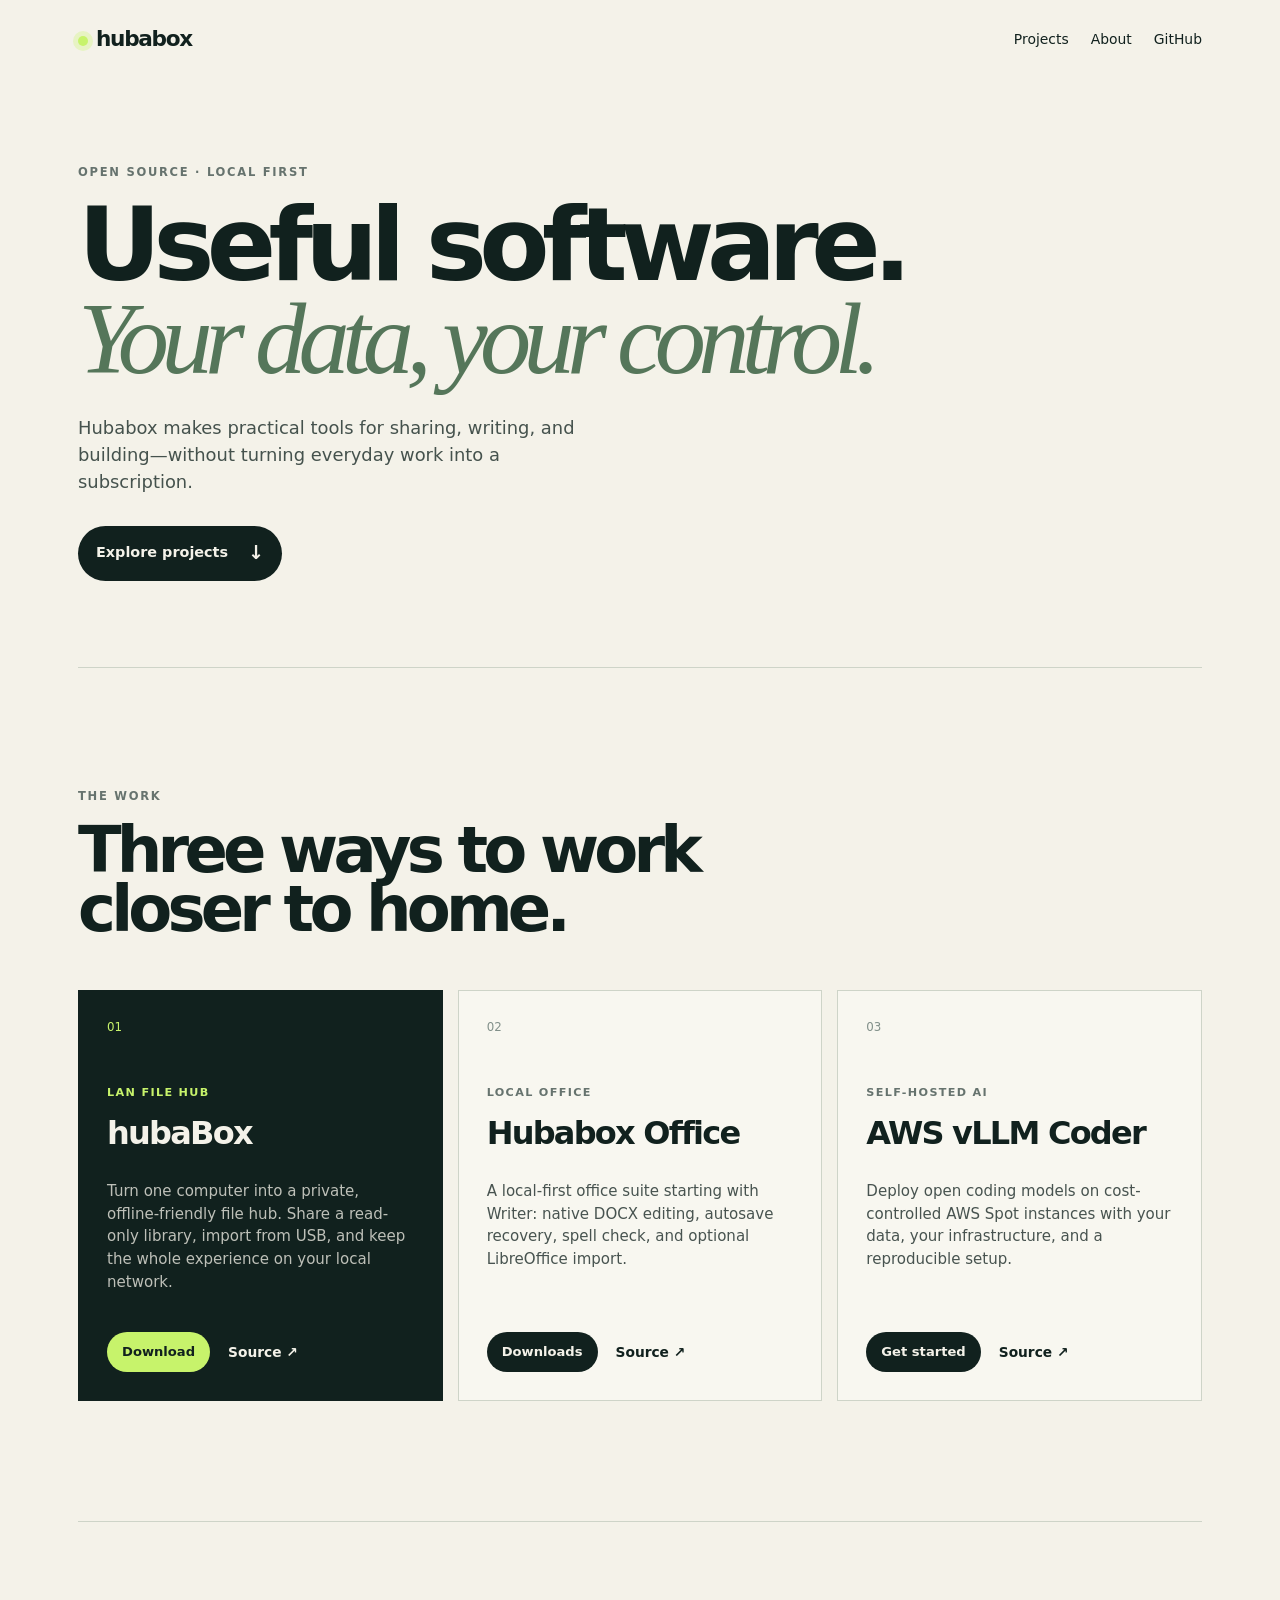
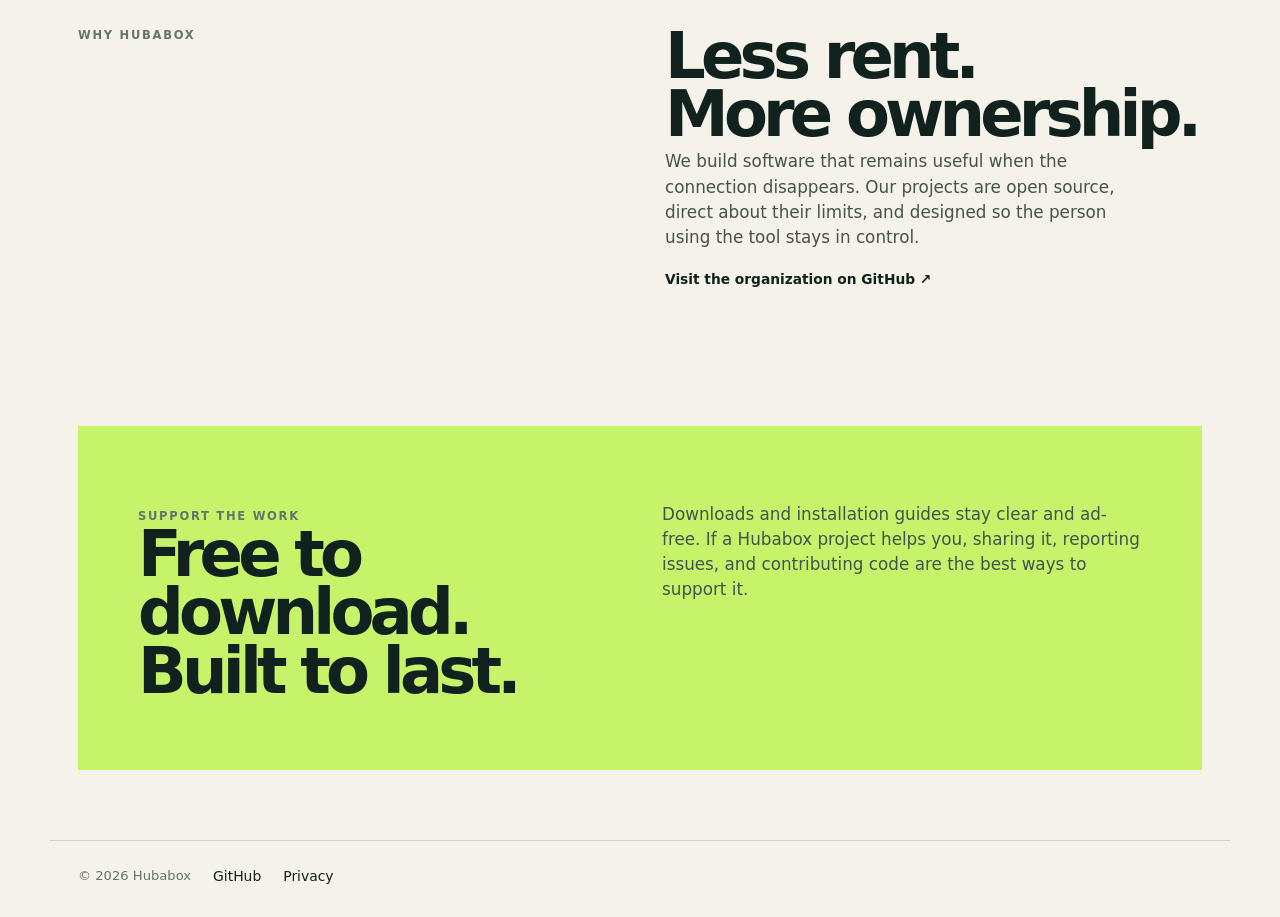
==== index.html @ c998569a "feat: add Hubabox organization website" ====
<!doctype html>
<html lang="en">
<head>
  <meta charset="utf-8">
  <meta name="viewport" content="width=device-width,initial-scale=1">
  <meta name="description" content="Hubabox builds practical, local-first open-source software.">
  <title>Hubabox — software that stays in your hands</title>
  <link rel="stylesheet" href="/style.css">
</head>
<body>
  <header class="site-header">
    <a class="brand" href="/" aria-label="Hubabox home"><span></span>huba<b>box</b></a>
    <nav aria-label="Primary"><a href="#projects">Projects</a><a href="#about">About</a><a href="https://github.com/hubabox">GitHub</a></nav>
  </header>
  <main>
    <section class="hero">
      <p class="eyebrow">OPEN SOURCE · LOCAL FIRST</p>
      <h1>Useful software.<br><em>Your data, your control.</em></h1>
      <p class="hero-copy">Hubabox makes practical tools for sharing, writing, and building—without turning everyday work into a subscription.</p>
      <a class="button" href="#projects">Explore projects <span>↓</span></a>
    </section>

    <section class="projects" id="projects" aria-labelledby="projects-title">
      <div class="section-heading"><p class="eyebrow">THE WORK</p><h2 id="projects-title">Three ways to work closer to home.</h2></div>
      <div class="project-grid">
        <article class="project-card featured">
          <div class="project-mark">01</div>
          <p class="project-type">LAN FILE HUB</p>
          <h3>hubaBox</h3>
          <p>Turn one computer into a private, offline-friendly file hub. Share a read-only library, import from USB, and keep the whole experience on your local network.</p>
          <div class="card-actions"><a class="button small" href="https://github.com/hubabox/hubabox/releases">Download</a><a class="text-link" href="https://github.com/hubabox/hubabox">Source ↗</a></div>
        </article>
        <article class="project-card">
          <div class="project-mark">02</div>
          <p class="project-type">LOCAL OFFICE</p>
          <h3>Hubabox Office</h3>
          <p>A local-first office suite starting with Writer: native DOCX editing, autosave recovery, spell check, and optional LibreOffice import.</p>
          <div class="card-actions"><a class="button small" href="https://github.com/hubabox/hubabox-office/releases">Downloads</a><a class="text-link" href="https://github.com/hubabox/hubabox-office">Source ↗</a></div>
        </article>
        <article class="project-card">
          <div class="project-mark">03</div>
          <p class="project-type">SELF-HOSTED AI</p>
          <h3>AWS vLLM Coder</h3>
          <p>Deploy open coding models on cost-controlled AWS Spot instances with your data, your infrastructure, and a reproducible setup.</p>
          <div class="card-actions"><a class="button small" href="https://github.com/hubabox/aws-vllm-coder">Get started</a><a class="text-link" href="https://github.com/hubabox/aws-vllm-coder">Source ↗</a></div>
        </article>
      </div>
    </section>

    <section class="principles" id="about">
      <p class="eyebrow">WHY HUBABOX</p>
      <div><h2>Less rent.<br>More ownership.</h2><p>We build software that remains useful when the connection disappears. Our projects are open source, direct about their limits, and designed so the person using the tool stays in control.</p><a class="text-link" href="https://github.com/hubabox">Visit the organization on GitHub ↗</a></div>
    </section>

    <section class="support">
      <div><p class="eyebrow">SUPPORT THE WORK</p><h2>Free to download.<br>Built to last.</h2></div>
      <p>Downloads and installation guides stay clear and ad-free. If a Hubabox project helps you, sharing it, reporting issues, and contributing code are the best ways to support it.</p>
    </section>
  </main>
  <footer><span>© <span id="year"></span> Hubabox</span><a href="https://github.com/hubabox">GitHub</a><a href="/privacy.html">Privacy</a></footer>
  <script>document.getElementById('year').textContent = new Date().getFullYear()</script>
</body>
</html>
---- style.css ----
:root{--ink:#11211e;--paper:#f4f2e9;--lime:#c7f36b;--muted:#66736e;--line:#ced4c8}*{box-sizing:border-box}html{scroll-behavior:smooth}body{margin:0;background:var(--paper);color:var(--ink);font-family:Inter,ui-sans-serif,system-ui,-apple-system,"Segoe UI",sans-serif;line-height:1.5}.site-header,main,footer{max-width:1180px;margin:auto;padding-left:28px;padding-right:28px}.site-header{height:78px;display:flex;align-items:center;justify-content:space-between}.brand{font-size:1.35rem;font-weight:700;letter-spacing:-.06em;text-decoration:none;color:var(--ink)}.brand span{width:10px;height:10px;display:inline-block;border-radius:50%;background:var(--lime);margin-right:8px;box-shadow:0 0 0 5px rgba(199,243,107,.3)}.brand b{font-weight:800}nav{display:flex;gap:22px}nav a,footer a{font-size:.87rem;color:var(--ink);text-decoration:none}nav a:hover,.text-link:hover{opacity:.58}.hero{min-height:590px;display:flex;align-items:flex-start;justify-content:center;flex-direction:column;border-bottom:1px solid var(--line)}.eyebrow{font-size:.72rem;font-weight:750;letter-spacing:.15em;color:var(--muted);margin:0 0 16px}.hero h1,.section-heading h2,.principles h2,.support h2{font-size:clamp(3.25rem,8vw,7.6rem);line-height:.91;letter-spacing:-.075em;margin:0;max-width:900px}.hero h1 em{font-family:Georgia,serif;font-weight:400;color:#55765a}.hero-copy{max-width:540px;font-size:1.12rem;color:#45524d;margin:30px 0}.button{display:inline-flex;align-items:center;gap:20px;background:var(--ink);color:var(--paper);padding:13px 18px;border-radius:99px;text-decoration:none;font-size:.9rem;font-weight:700}.button span{font-size:1.2rem}.projects{padding:120px 0}.section-heading h2{font-size:clamp(2.2rem,5vw,4.4rem);max-width:720px}.project-grid{display:grid;grid-template-columns:repeat(3,1fr);gap:15px;margin-top:52px}.project-card{border:1px solid var(--line);padding:28px;min-height:390px;display:flex;flex-direction:column;background:#f8f7f0;transition:transform .2s ease,box-shadow .2s ease}.project-card:hover{transform:translateY(-5px);box-shadow:0 18px 35px rgba(17,33,30,.09)}.project-card.featured{background:var(--ink);color:var(--paper);border-color:var(--ink)}.project-mark{font-size:.74rem;color:#82908a;margin-bottom:48px}.featured .project-mark,.featured .project-type{color:var(--lime)}.project-type{font-size:.7rem;letter-spacing:.12em;font-weight:750;color:var(--muted);margin:0}.project-card h3{font-size:2rem;letter-spacing:-.055em;margin:8px 0}.project-card p:not(.project-type){color:inherit;opacity:.76;font-size:.94rem}.card-actions{display:flex;align-items:center;gap:18px;margin-top:auto;padding-top:24px}.button.small{padding:10px 15px;font-size:.82rem}.featured .button{background:var(--lime);color:var(--ink)}.text-link{font-weight:700;color:inherit;font-size:.86rem;text-decoration:none}.principles{display:grid;grid-template-columns:1fr 1fr;gap:50px;padding:105px 0;border-top:1px solid var(--line)}.principles h2,.support h2{font-size:clamp(2.6rem,5vw,5rem)}.principles p:not(.eyebrow),.support p:not(.eyebrow){font-size:1.05rem;color:#45524d;max-width:480px;margin-top:6px}.support{display:flex;justify-content:space-between;gap:60px;background:var(--lime);padding:70px 60px;margin:30px 0 70px}.support p{margin:12px 0 0}footer{border-top:1px solid var(--line);padding-top:25px;padding-bottom:30px;display:flex;gap:22px;color:var(--muted);font-size:.82rem}@media(max-width:760px){.site-header,main,footer{padding-left:20px;padding-right:20px}.site-header{height:65px}nav{gap:14px}.hero{min-height:480px}.project-grid,.principles{grid-template-columns:1fr}.project-card{min-height:330px}.principles{gap:22px;padding:75px 0}.support{padding:40px 26px;margin-left:-20px;margin-right:-20px;display:block}footer{flex-wrap:wrap}}
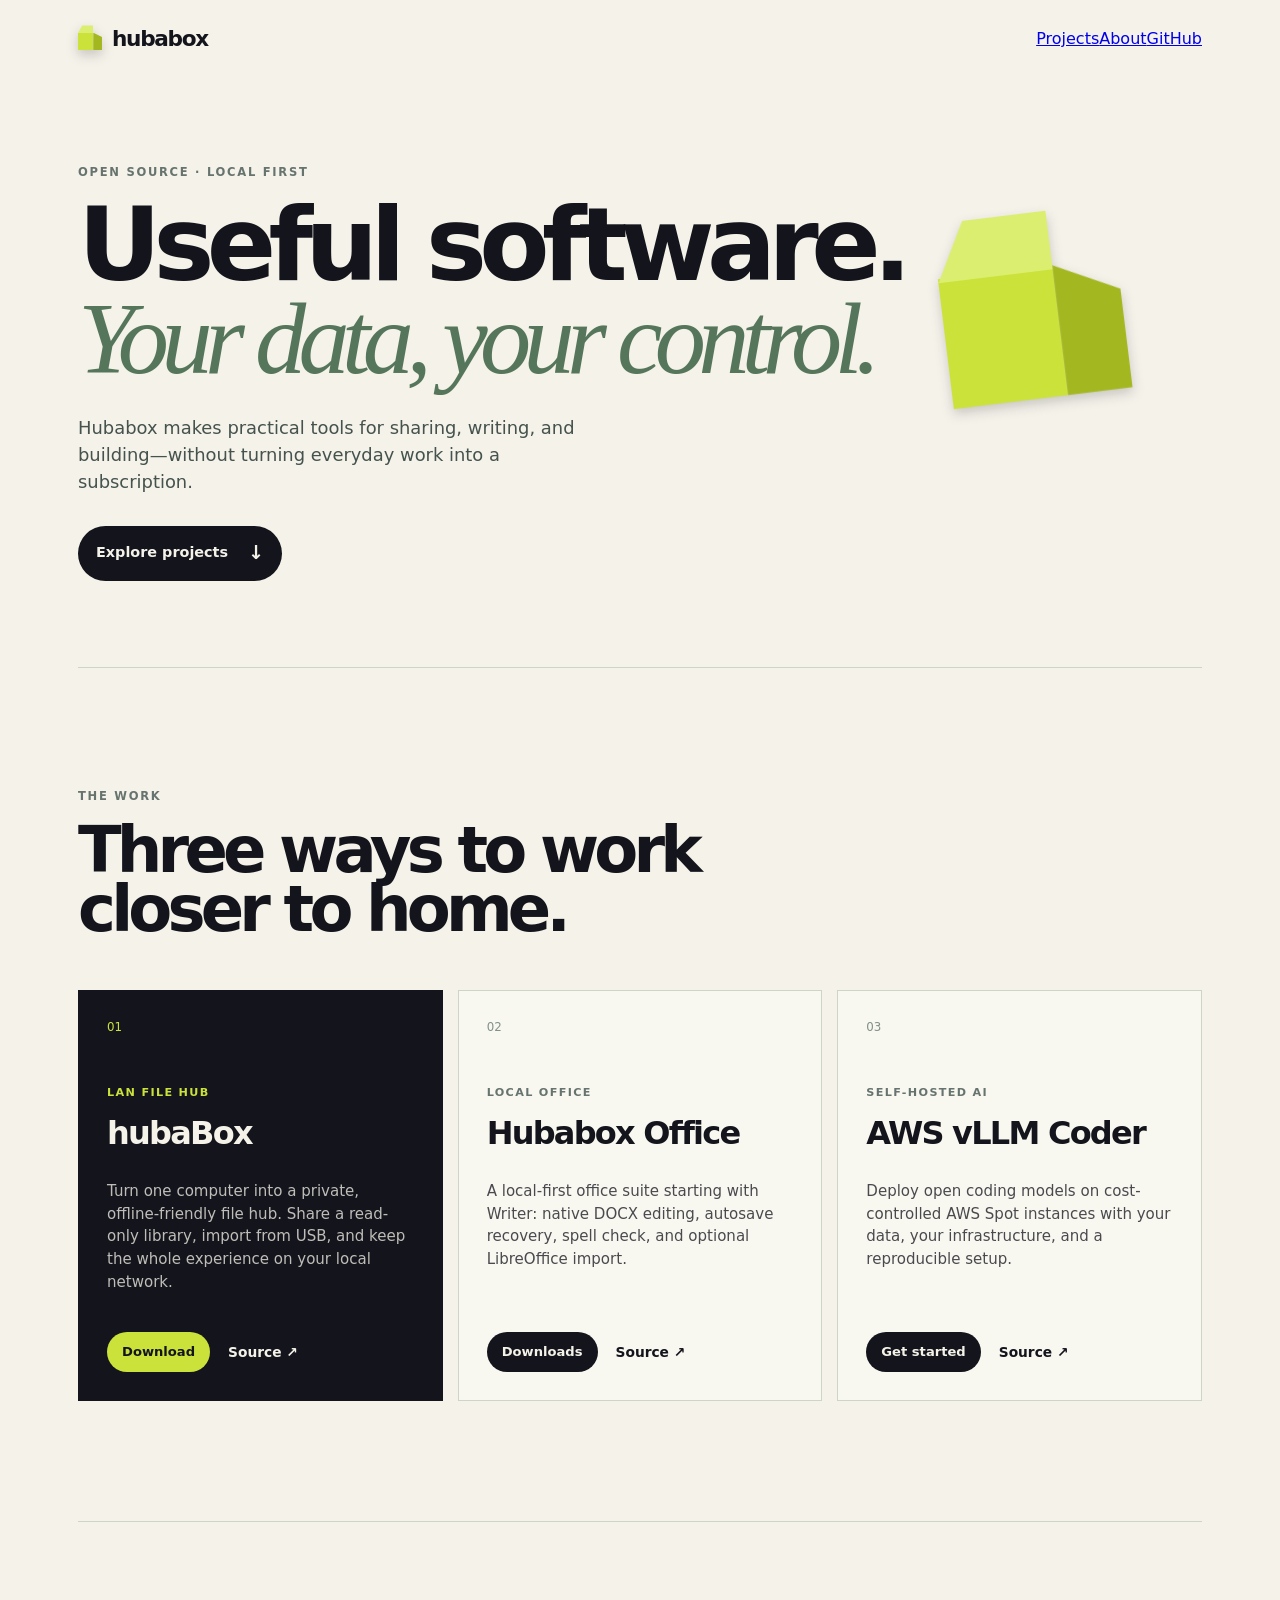
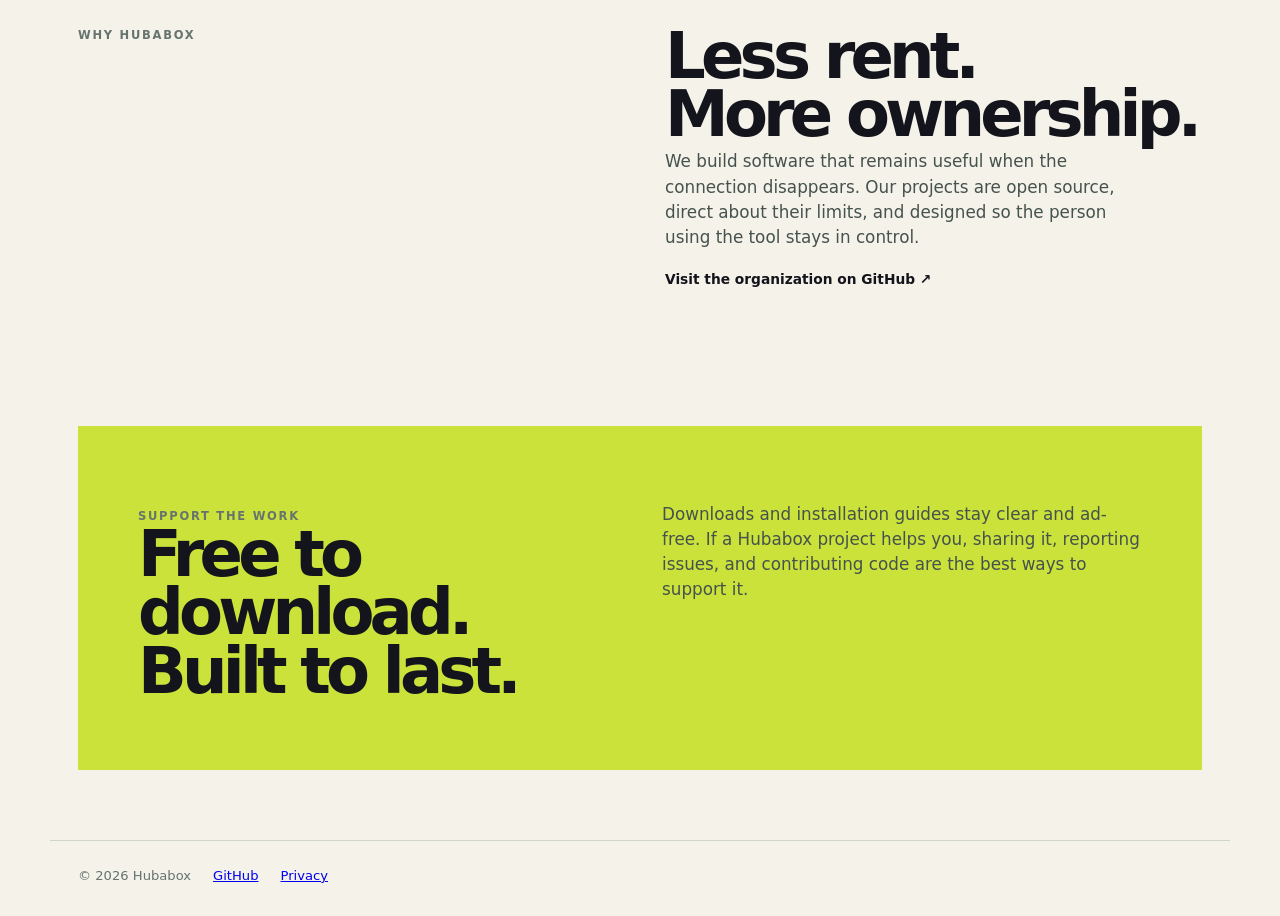
==== commit f0a64337: "feat: introduce Hubabox cube brand mark" ====
--- a/index.html
+++ b/index.html
@@ -9,11 +9,12 @@
 </head>
 <body>
   <header class="site-header">
-    <a class="brand" href="/" aria-label="Hubabox home"><span></span>huba<b>box</b></a>
+    <a class="brand" href="/" aria-label="Hubabox home"><span class="cube-mark brand-cube" aria-hidden="true"><i></i><i></i><i></i></span>huba<b>box</b></a>
     <nav aria-label="Primary"><a href="#projects">Projects</a><a href="#about">About</a><a href="https://github.com/hubabox">GitHub</a></nav>
   </header>
   <main>
     <section class="hero">
+      <div class="cube-mark hero-cube" aria-hidden="true"><i></i><i></i><i></i></div>
       <p class="eyebrow">OPEN SOURCE · LOCAL FIRST</p>
       <h1>Useful software.<br><em>Your data, your control.</em></h1>
       <p class="hero-copy">Hubabox makes practical tools for sharing, writing, and building—without turning everyday work into a subscription.</p>
--- a/style.css
+++ b/style.css
@@ -1 +1 @@
-:root{--ink:#11211e;--paper:#f4f2e9;--lime:#c7f36b;--muted:#66736e;--line:#ced4c8}*{box-sizing:border-box}html{scroll-behavior:smooth}body{margin:0;background:var(--paper);color:var(--ink);font-family:Inter,ui-sans-serif,system-ui,-apple-system,"Segoe UI",sans-serif;line-height:1.5}.site-header,main,footer{max-width:1180px;margin:auto;padding-left:28px;padding-right:28px}.site-header{height:78px;display:flex;align-items:center;justify-content:space-between}.brand{font-size:1.35rem;font-weight:700;letter-spacing:-.06em;text-decoration:none;color:var(--ink)}.brand span{width:10px;height:10px;display:inline-block;border-radius:50%;background:var(--lime);margin-right:8px;box-shadow:0 0 0 5px rgba(199,243,107,.3)}.brand b{font-weight:800}nav{display:flex;gap:22px}nav a,footer a{font-size:.87rem;color:var(--ink);text-decoration:none}nav a:hover,.text-link:hover{opacity:.58}.hero{min-height:590px;display:flex;align-items:flex-start;justify-content:center;flex-direction:column;border-bottom:1px solid var(--line)}.eyebrow{font-size:.72rem;font-weight:750;letter-spacing:.15em;color:var(--muted);margin:0 0 16px}.hero h1,.section-heading h2,.principles h2,.support h2{font-size:clamp(3.25rem,8vw,7.6rem);line-height:.91;letter-spacing:-.075em;margin:0;max-width:900px}.hero h1 em{font-family:Georgia,serif;font-weight:400;color:#55765a}.hero-copy{max-width:540px;font-size:1.12rem;color:#45524d;margin:30px 0}.button{display:inline-flex;align-items:center;gap:20px;background:var(--ink);color:var(--paper);padding:13px 18px;border-radius:99px;text-decoration:none;font-size:.9rem;font-weight:700}.button span{font-size:1.2rem}.projects{padding:120px 0}.section-heading h2{font-size:clamp(2.2rem,5vw,4.4rem);max-width:720px}.project-grid{display:grid;grid-template-columns:repeat(3,1fr);gap:15px;margin-top:52px}.project-card{border:1px solid var(--line);padding:28px;min-height:390px;display:flex;flex-direction:column;background:#f8f7f0;transition:transform .2s ease,box-shadow .2s ease}.project-card:hover{transform:translateY(-5px);box-shadow:0 18px 35px rgba(17,33,30,.09)}.project-card.featured{background:var(--ink);color:var(--paper);border-color:var(--ink)}.project-mark{font-size:.74rem;color:#82908a;margin-bottom:48px}.featured .project-mark,.featured .project-type{color:var(--lime)}.project-type{font-size:.7rem;letter-spacing:.12em;font-weight:750;color:var(--muted);margin:0}.project-card h3{font-size:2rem;letter-spacing:-.055em;margin:8px 0}.project-card p:not(.project-type){color:inherit;opacity:.76;font-size:.94rem}.card-actions{display:flex;align-items:center;gap:18px;margin-top:auto;padding-top:24px}.button.small{padding:10px 15px;font-size:.82rem}.featured .button{background:var(--lime);color:var(--ink)}.text-link{font-weight:700;color:inherit;font-size:.86rem;text-decoration:none}.principles{display:grid;grid-template-columns:1fr 1fr;gap:50px;padding:105px 0;border-top:1px solid var(--line)}.principles h2,.support h2{font-size:clamp(2.6rem,5vw,5rem)}.principles p:not(.eyebrow),.support p:not(.eyebrow){font-size:1.05rem;color:#45524d;max-width:480px;margin-top:6px}.support{display:flex;justify-content:space-between;gap:60px;background:var(--lime);padding:70px 60px;margin:30px 0 70px}.support p{margin:12px 0 0}footer{border-top:1px solid var(--line);padding-top:25px;padding-bottom:30px;display:flex;gap:22px;color:var(--muted);font-size:.82rem}@media(max-width:760px){.site-header,main,footer{padding-left:20px;padding-right:20px}.site-header{height:65px}nav{gap:14px}.hero{min-height:480px}.project-grid,.principles{grid-template-columns:1fr}.project-card{min-height:330px}.principles{gap:22px;padding:75px 0}.support{padding:40px 26px;margin-left:-20px;margin-right:-20px;display:block}footer{flex-wrap:wrap}}
+:root{--ink:#14151c;--paper:#f4f2e9;--lime:#cbe23a;--lime-top:#dcee6f;--lime-side:#a3b820;--muted:#66736e;--line:#ced4c8}*{box-sizing:border-box}html{scroll-behavior:smooth}body{margin:0;background:var(--paper);color:var(--ink);font-family:Inter,ui-sans-serif,system-ui,-apple-system,"Segoe UI",sans-serif;line-height:1.5}.site-header,main,footer{max-width:1180px;margin:auto;padding-left:28px;padding-right:28px}.site-header{height:78px;display:flex;align-items:center;justify-content:space-between}.brand{display:inline-flex;align-items:center;font-size:1.35rem;font-weight:700;letter-spacing:-.06em;text-decoration:none;color:var(--ink)}.brand b{font-weight:800}.cube-mark{position:relative;display:inline-block;flex:none;filter:drop-shadow(0 5px 6px rgba(20,21,28,.2));transition:transform .45s cubic-bezier(.22,.8,.25,1),filter .45s ease}.cube-mark i{position:absolute;display:block}.cube-mark i:nth-child(1){left:0;top:27%;width:64%;height:64%;background:var(--lime);clip-path:polygon(0 0,100% 0,100% 100%,0 100%)}.cube-mark i:nth-child(2){left:0;top:0;width:64%;height:29%;background:var(--lime-top);clip-path:polygon(0 100%,27% 0,100% 0,100% 100%)}.cube-mark i:nth-child(3){left:64%;top:27%;width:36%;height:64%;background:var(--lime-side);clip-path:polygon(0 0,100% 24%,100% 100%,0 100%)}.brand-cube{width:24px;height:27px;margin-right:10px}.hero{position:relative;min-height:590px;display:flex;align-items:flex-start;justify-content:center;flex-direction:column;border-bottom:1px solid var(--line);overflow:hidden}.hero-cube{position:absolute;right:7%;top:23%;width:clamp(105px,15vw,180px);height:clamp(118px,17vw,204px);transform:rotate(-7deg)}.hero:hover .hero-cube{transform:translateY(-8px) rotate(5deg)}.eyebrow{font-size:.72rem;font-weight:750;letter-spacing:.15em;color:var(--muted);margin:0 0 16px}.hero h1,.section-heading h2,.principles h2,.support h2{font-size:clamp(3.25rem,8vw,7.6rem);line-height:.91;letter-spacing:-.075em;margin:0;max-width:900px}.hero h1 em{font-family:Georgia,serif;font-weight:400;color:#55765a}.hero-copy{max-width:540px;font-size:1.12rem;color:#45524d;margin:30px 0}.button{display:inline-flex;align-items:center;gap:20px;background:var(--ink);color:var(--paper);padding:13px 18px;border-radius:99px;text-decoration:none;font-size:.9rem;font-weight:700}.button span{font-size:1.2rem}.projects{padding:120px 0}.section-heading h2{font-size:clamp(2.2rem,5vw,4.4rem);max-width:720px}.project-grid{display:grid;grid-template-columns:repeat(3,1fr);gap:15px;margin-top:52px}.project-card{border:1px solid var(--line);padding:28px;min-height:390px;display:flex;flex-direction:column;background:#f8f7f0;transition:transform .2s ease,box-shadow .2s ease}.project-card:hover{transform:translateY(-5px);box-shadow:0 18px 35px rgba(17,33,30,.09)}.project-card.featured{background:var(--ink);color:var(--paper);border-color:var(--ink)}.project-mark{font-size:.74rem;color:#82908a;margin-bottom:48px}.featured .project-mark,.featured .project-type{color:var(--lime)}.project-type{font-size:.7rem;letter-spacing:.12em;font-weight:750;color:var(--muted);margin:0}.project-card h3{font-size:2rem;letter-spacing:-.055em;margin:8px 0}.project-card p:not(.project-type){color:inherit;opacity:.76;font-size:.94rem}.card-actions{display:flex;align-items:center;gap:18px;margin-top:auto;padding-top:24px}.button.small{padding:10px 15px;font-size:.82rem}.featured .button{background:var(--lime);color:var(--ink)}.text-link{font-weight:700;color:inherit;font-size:.86rem;text-decoration:none}.principles{display:grid;grid-template-columns:1fr 1fr;gap:50px;padding:105px 0;border-top:1px solid var(--line)}.principles h2,.support h2{font-size:clamp(2.6rem,5vw,5rem)}.principles p:not(.eyebrow),.support p:not(.eyebrow){font-size:1.05rem;color:#45524d;max-width:480px;margin-top:6px}.support{display:flex;justify-content:space-between;gap:60px;background:var(--lime);padding:70px 60px;margin:30px 0 70px}.support p{margin:12px 0 0}footer{border-top:1px solid var(--line);padding-top:25px;padding-bottom:30px;display:flex;gap:22px;color:var(--muted);font-size:.82rem}@media(hover:hover) and (prefers-reduced-motion:no-preference){.brand:hover .brand-cube{transform:translateY(-2px) rotate(-8deg);filter:drop-shadow(0 8px 8px rgba(20,21,28,.28))}}@media(max-width:760px){.site-header,main,footer{padding-left:20px;padding-right:20px}.site-header{height:65px}nav{gap:14px}.hero{min-height:480px}.hero-cube{right:-18px;top:9%;opacity:.34}.project-grid,.principles{grid-template-columns:1fr}.project-card{min-height:330px}.principles{gap:22px;padding:75px 0}.support{padding:40px 26px;margin-left:-20px;margin-right:-20px;display:block}footer{flex-wrap:wrap}}@media(prefers-reduced-motion:reduce){.cube-mark,.project-card{transition:none}.hero:hover .hero-cube{transform:rotate(-7deg)}}
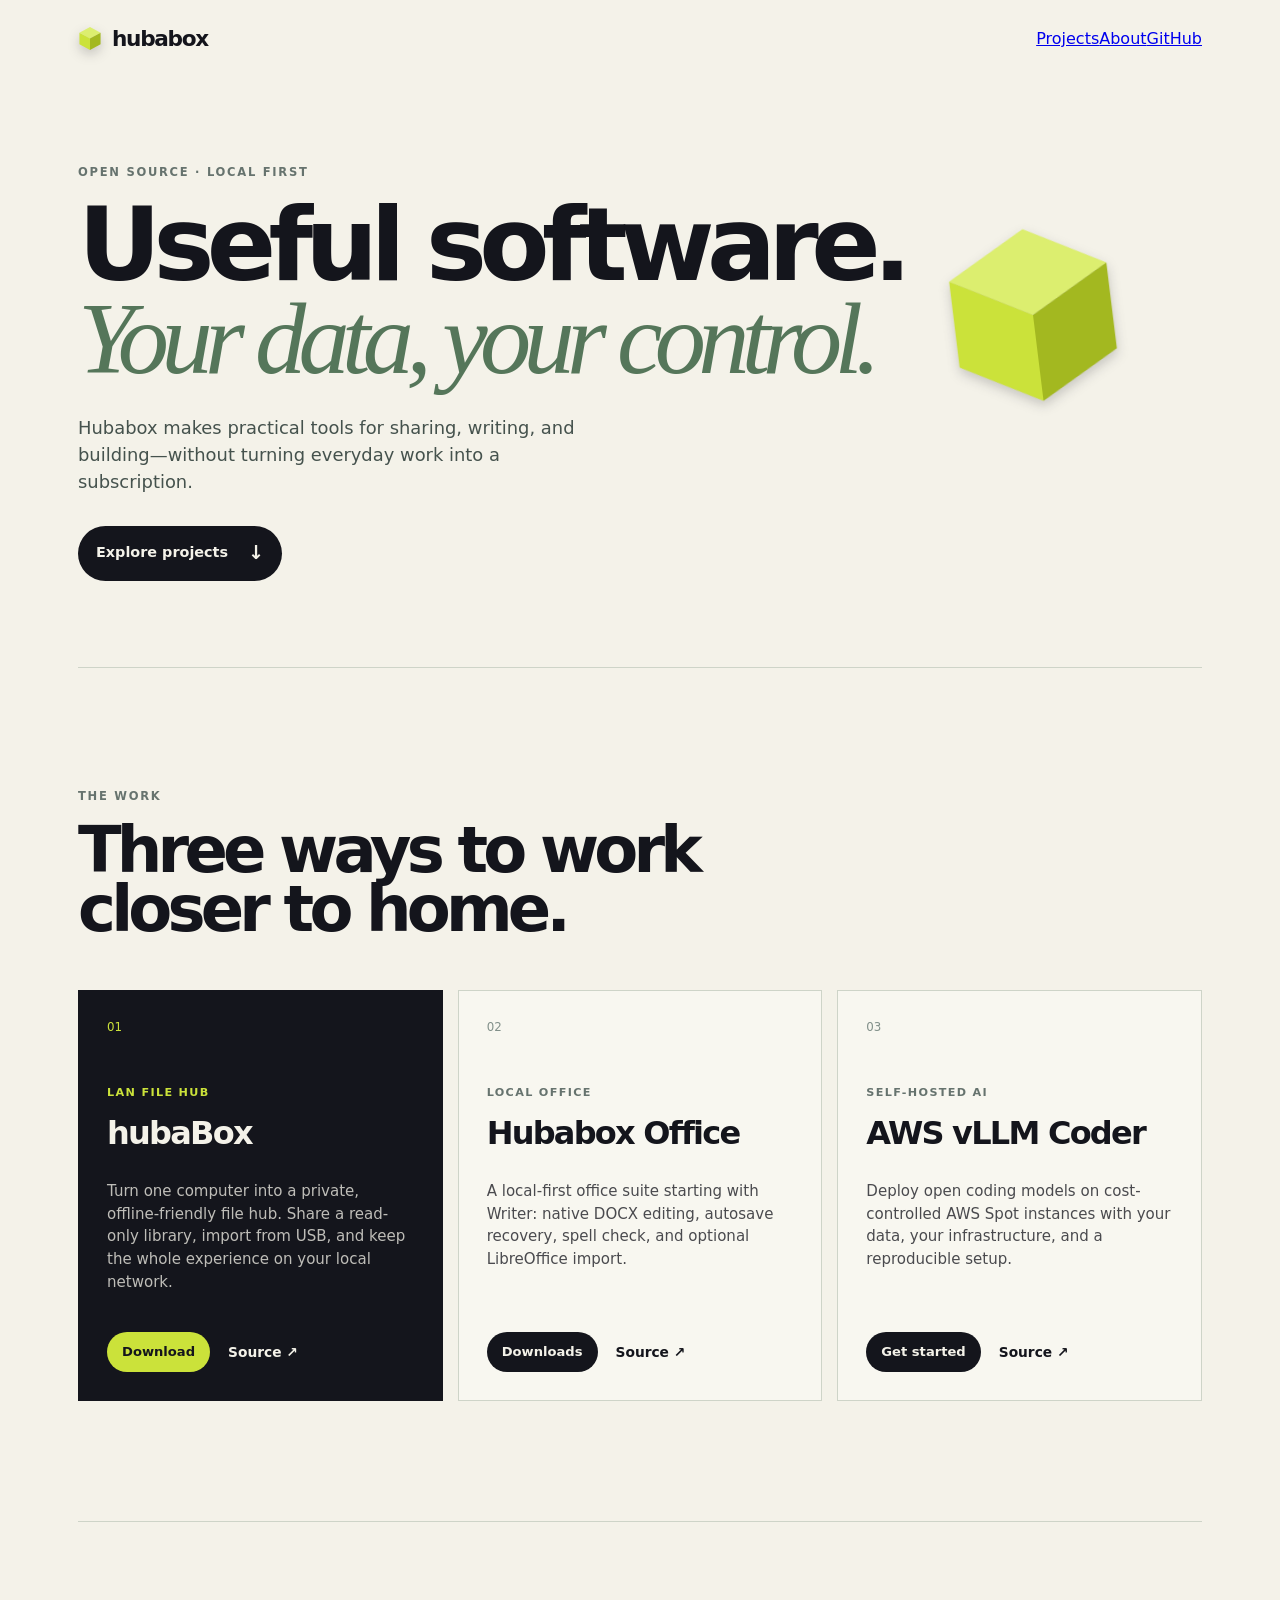
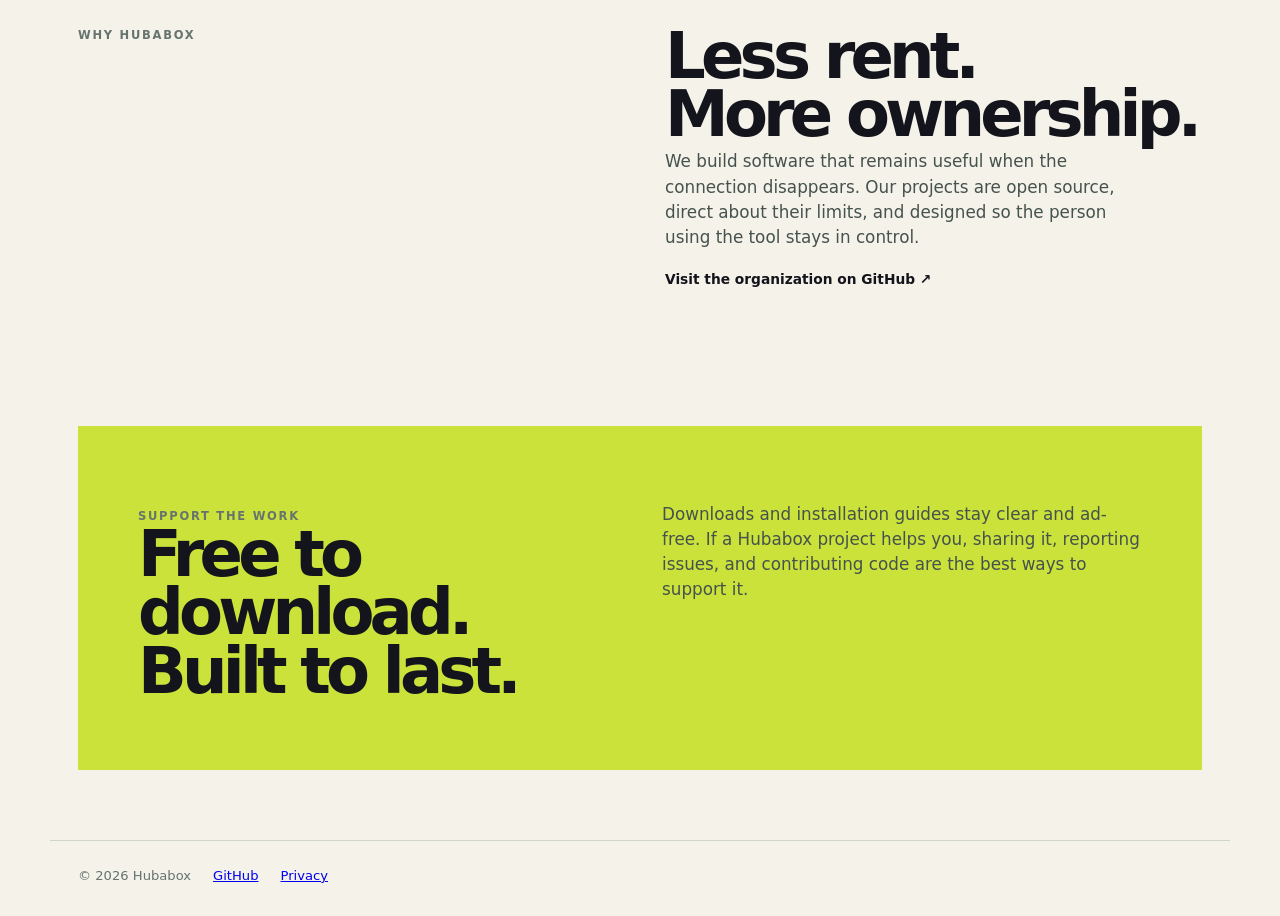
==== commit cb2f2d97: "fix: use a true isometric cube mark" ====
--- a/index.html
+++ b/index.html
@@ -9,12 +9,12 @@
 </head>
 <body>
   <header class="site-header">
-    <a class="brand" href="/" aria-label="Hubabox home"><span class="cube-mark brand-cube" aria-hidden="true"><i></i><i></i><i></i></span>huba<b>box</b></a>
+    <a class="brand" href="/" aria-label="Hubabox home"><svg class="cube-mark brand-cube" viewBox="0 0 100 104" aria-hidden="true" focusable="false"><path class="cube-top" d="M50 4 94 28 50 52 6 28Z"/><path class="cube-left" d="M6 28 50 52v48L6 76Z"/><path class="cube-right" d="m50 52 44-24v48l-44 24Z"/></svg>huba<b>box</b></a>
     <nav aria-label="Primary"><a href="#projects">Projects</a><a href="#about">About</a><a href="https://github.com/hubabox">GitHub</a></nav>
   </header>
   <main>
     <section class="hero">
-      <div class="cube-mark hero-cube" aria-hidden="true"><i></i><i></i><i></i></div>
+      <svg class="cube-mark hero-cube" viewBox="0 0 100 104" aria-hidden="true" focusable="false"><path class="cube-top" d="M50 4 94 28 50 52 6 28Z"/><path class="cube-left" d="M6 28 50 52v48L6 76Z"/><path class="cube-right" d="m50 52 44-24v48l-44 24Z"/></svg>
       <p class="eyebrow">OPEN SOURCE · LOCAL FIRST</p>
       <h1>Useful software.<br><em>Your data, your control.</em></h1>
       <p class="hero-copy">Hubabox makes practical tools for sharing, writing, and building—without turning everyday work into a subscription.</p>
--- a/style.css
+++ b/style.css
@@ -1 +1 @@
-:root{--ink:#14151c;--paper:#f4f2e9;--lime:#cbe23a;--lime-top:#dcee6f;--lime-side:#a3b820;--muted:#66736e;--line:#ced4c8}*{box-sizing:border-box}html{scroll-behavior:smooth}body{margin:0;background:var(--paper);color:var(--ink);font-family:Inter,ui-sans-serif,system-ui,-apple-system,"Segoe UI",sans-serif;line-height:1.5}.site-header,main,footer{max-width:1180px;margin:auto;padding-left:28px;padding-right:28px}.site-header{height:78px;display:flex;align-items:center;justify-content:space-between}.brand{display:inline-flex;align-items:center;font-size:1.35rem;font-weight:700;letter-spacing:-.06em;text-decoration:none;color:var(--ink)}.brand b{font-weight:800}.cube-mark{position:relative;display:inline-block;flex:none;filter:drop-shadow(0 5px 6px rgba(20,21,28,.2));transition:transform .45s cubic-bezier(.22,.8,.25,1),filter .45s ease}.cube-mark i{position:absolute;display:block}.cube-mark i:nth-child(1){left:0;top:27%;width:64%;height:64%;background:var(--lime);clip-path:polygon(0 0,100% 0,100% 100%,0 100%)}.cube-mark i:nth-child(2){left:0;top:0;width:64%;height:29%;background:var(--lime-top);clip-path:polygon(0 100%,27% 0,100% 0,100% 100%)}.cube-mark i:nth-child(3){left:64%;top:27%;width:36%;height:64%;background:var(--lime-side);clip-path:polygon(0 0,100% 24%,100% 100%,0 100%)}.brand-cube{width:24px;height:27px;margin-right:10px}.hero{position:relative;min-height:590px;display:flex;align-items:flex-start;justify-content:center;flex-direction:column;border-bottom:1px solid var(--line);overflow:hidden}.hero-cube{position:absolute;right:7%;top:23%;width:clamp(105px,15vw,180px);height:clamp(118px,17vw,204px);transform:rotate(-7deg)}.hero:hover .hero-cube{transform:translateY(-8px) rotate(5deg)}.eyebrow{font-size:.72rem;font-weight:750;letter-spacing:.15em;color:var(--muted);margin:0 0 16px}.hero h1,.section-heading h2,.principles h2,.support h2{font-size:clamp(3.25rem,8vw,7.6rem);line-height:.91;letter-spacing:-.075em;margin:0;max-width:900px}.hero h1 em{font-family:Georgia,serif;font-weight:400;color:#55765a}.hero-copy{max-width:540px;font-size:1.12rem;color:#45524d;margin:30px 0}.button{display:inline-flex;align-items:center;gap:20px;background:var(--ink);color:var(--paper);padding:13px 18px;border-radius:99px;text-decoration:none;font-size:.9rem;font-weight:700}.button span{font-size:1.2rem}.projects{padding:120px 0}.section-heading h2{font-size:clamp(2.2rem,5vw,4.4rem);max-width:720px}.project-grid{display:grid;grid-template-columns:repeat(3,1fr);gap:15px;margin-top:52px}.project-card{border:1px solid var(--line);padding:28px;min-height:390px;display:flex;flex-direction:column;background:#f8f7f0;transition:transform .2s ease,box-shadow .2s ease}.project-card:hover{transform:translateY(-5px);box-shadow:0 18px 35px rgba(17,33,30,.09)}.project-card.featured{background:var(--ink);color:var(--paper);border-color:var(--ink)}.project-mark{font-size:.74rem;color:#82908a;margin-bottom:48px}.featured .project-mark,.featured .project-type{color:var(--lime)}.project-type{font-size:.7rem;letter-spacing:.12em;font-weight:750;color:var(--muted);margin:0}.project-card h3{font-size:2rem;letter-spacing:-.055em;margin:8px 0}.project-card p:not(.project-type){color:inherit;opacity:.76;font-size:.94rem}.card-actions{display:flex;align-items:center;gap:18px;margin-top:auto;padding-top:24px}.button.small{padding:10px 15px;font-size:.82rem}.featured .button{background:var(--lime);color:var(--ink)}.text-link{font-weight:700;color:inherit;font-size:.86rem;text-decoration:none}.principles{display:grid;grid-template-columns:1fr 1fr;gap:50px;padding:105px 0;border-top:1px solid var(--line)}.principles h2,.support h2{font-size:clamp(2.6rem,5vw,5rem)}.principles p:not(.eyebrow),.support p:not(.eyebrow){font-size:1.05rem;color:#45524d;max-width:480px;margin-top:6px}.support{display:flex;justify-content:space-between;gap:60px;background:var(--lime);padding:70px 60px;margin:30px 0 70px}.support p{margin:12px 0 0}footer{border-top:1px solid var(--line);padding-top:25px;padding-bottom:30px;display:flex;gap:22px;color:var(--muted);font-size:.82rem}@media(hover:hover) and (prefers-reduced-motion:no-preference){.brand:hover .brand-cube{transform:translateY(-2px) rotate(-8deg);filter:drop-shadow(0 8px 8px rgba(20,21,28,.28))}}@media(max-width:760px){.site-header,main,footer{padding-left:20px;padding-right:20px}.site-header{height:65px}nav{gap:14px}.hero{min-height:480px}.hero-cube{right:-18px;top:9%;opacity:.34}.project-grid,.principles{grid-template-columns:1fr}.project-card{min-height:330px}.principles{gap:22px;padding:75px 0}.support{padding:40px 26px;margin-left:-20px;margin-right:-20px;display:block}footer{flex-wrap:wrap}}@media(prefers-reduced-motion:reduce){.cube-mark,.project-card{transition:none}.hero:hover .hero-cube{transform:rotate(-7deg)}}
+:root{--ink:#14151c;--paper:#f4f2e9;--lime:#cbe23a;--lime-top:#dcee6f;--lime-side:#a3b820;--muted:#66736e;--line:#ced4c8}*{box-sizing:border-box}html{scroll-behavior:smooth}body{margin:0;background:var(--paper);color:var(--ink);font-family:Inter,ui-sans-serif,system-ui,-apple-system,"Segoe UI",sans-serif;line-height:1.5}.site-header,main,footer{max-width:1180px;margin:auto;padding-left:28px;padding-right:28px}.site-header{height:78px;display:flex;align-items:center;justify-content:space-between}.brand{display:inline-flex;align-items:center;font-size:1.35rem;font-weight:700;letter-spacing:-.06em;text-decoration:none;color:var(--ink)}.brand b{font-weight:800}.cube-mark{display:inline-block;flex:none;filter:drop-shadow(0 5px 6px rgba(20,21,28,.2));transition:transform .45s cubic-bezier(.22,.8,.25,1),filter .45s ease}.cube-top{fill:var(--lime-top)}.cube-left{fill:var(--lime)}.cube-right{fill:var(--lime-side)}.brand-cube{width:24px;height:27px;margin-right:10px}.hero{position:relative;min-height:590px;display:flex;align-items:flex-start;justify-content:center;flex-direction:column;border-bottom:1px solid var(--line);overflow:hidden}.hero-cube{position:absolute;right:7%;top:23%;width:clamp(105px,15vw,180px);height:clamp(118px,17vw,204px);transform:rotate(-7deg)}.hero:hover .hero-cube{transform:translateY(-8px) rotate(5deg)}.eyebrow{font-size:.72rem;font-weight:750;letter-spacing:.15em;color:var(--muted);margin:0 0 16px}.hero h1,.section-heading h2,.principles h2,.support h2{font-size:clamp(3.25rem,8vw,7.6rem);line-height:.91;letter-spacing:-.075em;margin:0;max-width:900px}.hero h1 em{font-family:Georgia,serif;font-weight:400;color:#55765a}.hero-copy{max-width:540px;font-size:1.12rem;color:#45524d;margin:30px 0}.button{display:inline-flex;align-items:center;gap:20px;background:var(--ink);color:var(--paper);padding:13px 18px;border-radius:99px;text-decoration:none;font-size:.9rem;font-weight:700}.button span{font-size:1.2rem}.projects{padding:120px 0}.section-heading h2{font-size:clamp(2.2rem,5vw,4.4rem);max-width:720px}.project-grid{display:grid;grid-template-columns:repeat(3,1fr);gap:15px;margin-top:52px}.project-card{border:1px solid var(--line);padding:28px;min-height:390px;display:flex;flex-direction:column;background:#f8f7f0;transition:transform .2s ease,box-shadow .2s ease}.project-card:hover{transform:translateY(-5px);box-shadow:0 18px 35px rgba(17,33,30,.09)}.project-card.featured{background:var(--ink);color:var(--paper);border-color:var(--ink)}.project-mark{font-size:.74rem;color:#82908a;margin-bottom:48px}.featured .project-mark,.featured .project-type{color:var(--lime)}.project-type{font-size:.7rem;letter-spacing:.12em;font-weight:750;color:var(--muted);margin:0}.project-card h3{font-size:2rem;letter-spacing:-.055em;margin:8px 0}.project-card p:not(.project-type){color:inherit;opacity:.76;font-size:.94rem}.card-actions{display:flex;align-items:center;gap:18px;margin-top:auto;padding-top:24px}.button.small{padding:10px 15px;font-size:.82rem}.featured .button{background:var(--lime);color:var(--ink)}.text-link{font-weight:700;color:inherit;font-size:.86rem;text-decoration:none}.principles{display:grid;grid-template-columns:1fr 1fr;gap:50px;padding:105px 0;border-top:1px solid var(--line)}.principles h2,.support h2{font-size:clamp(2.6rem,5vw,5rem)}.principles p:not(.eyebrow),.support p:not(.eyebrow){font-size:1.05rem;color:#45524d;max-width:480px;margin-top:6px}.support{display:flex;justify-content:space-between;gap:60px;background:var(--lime);padding:70px 60px;margin:30px 0 70px}.support p{margin:12px 0 0}footer{border-top:1px solid var(--line);padding-top:25px;padding-bottom:30px;display:flex;gap:22px;color:var(--muted);font-size:.82rem}@media(hover:hover) and (prefers-reduced-motion:no-preference){.brand:hover .brand-cube{transform:translateY(-2px) rotate(-8deg);filter:drop-shadow(0 8px 8px rgba(20,21,28,.28))}}@media(max-width:760px){.site-header,main,footer{padding-left:20px;padding-right:20px}.site-header{height:65px}nav{gap:14px}.hero{min-height:480px}.hero-cube{right:-18px;top:9%;opacity:.34}.project-grid,.principles{grid-template-columns:1fr}.project-card{min-height:330px}.principles{gap:22px;padding:75px 0}.support{padding:40px 26px;margin-left:-20px;margin-right:-20px;display:block}footer{flex-wrap:wrap}}@media(prefers-reduced-motion:reduce){.cube-mark,.project-card{transition:none}.hero:hover .hero-cube{transform:rotate(-7deg)}}
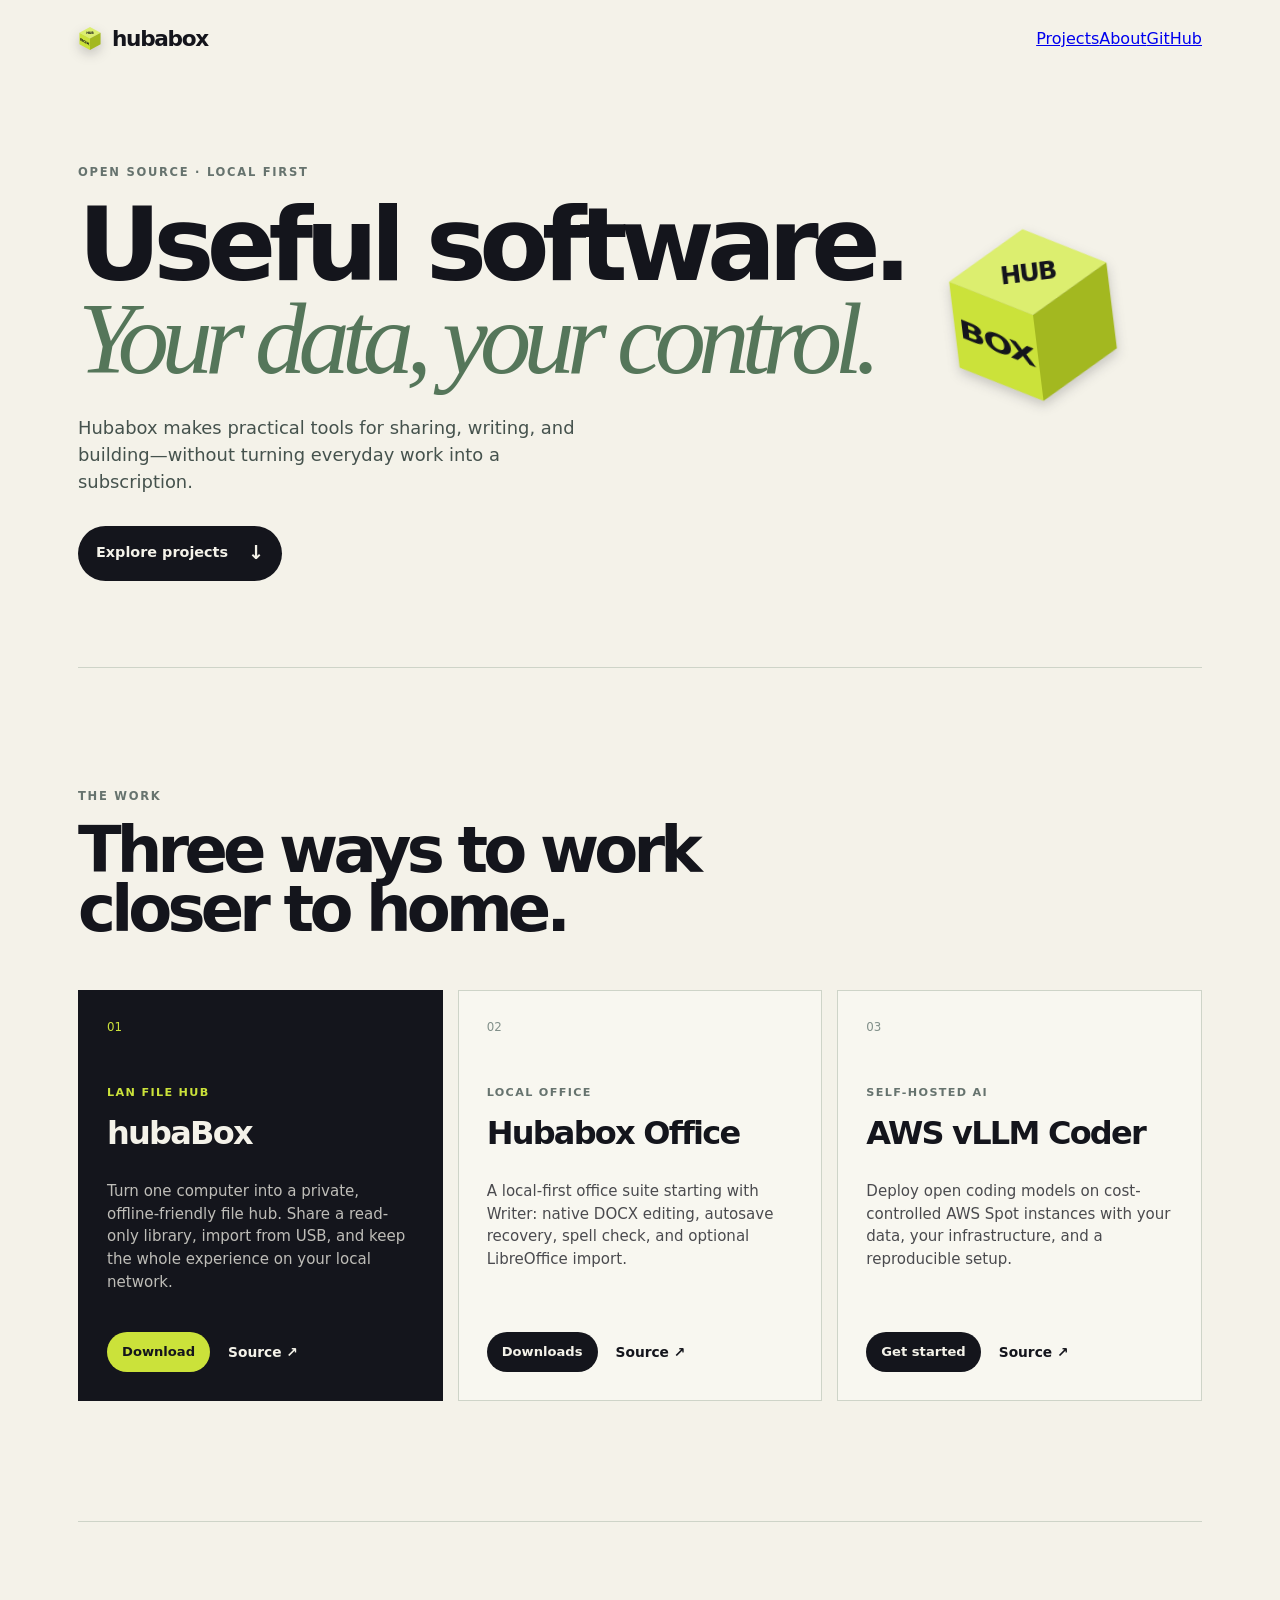
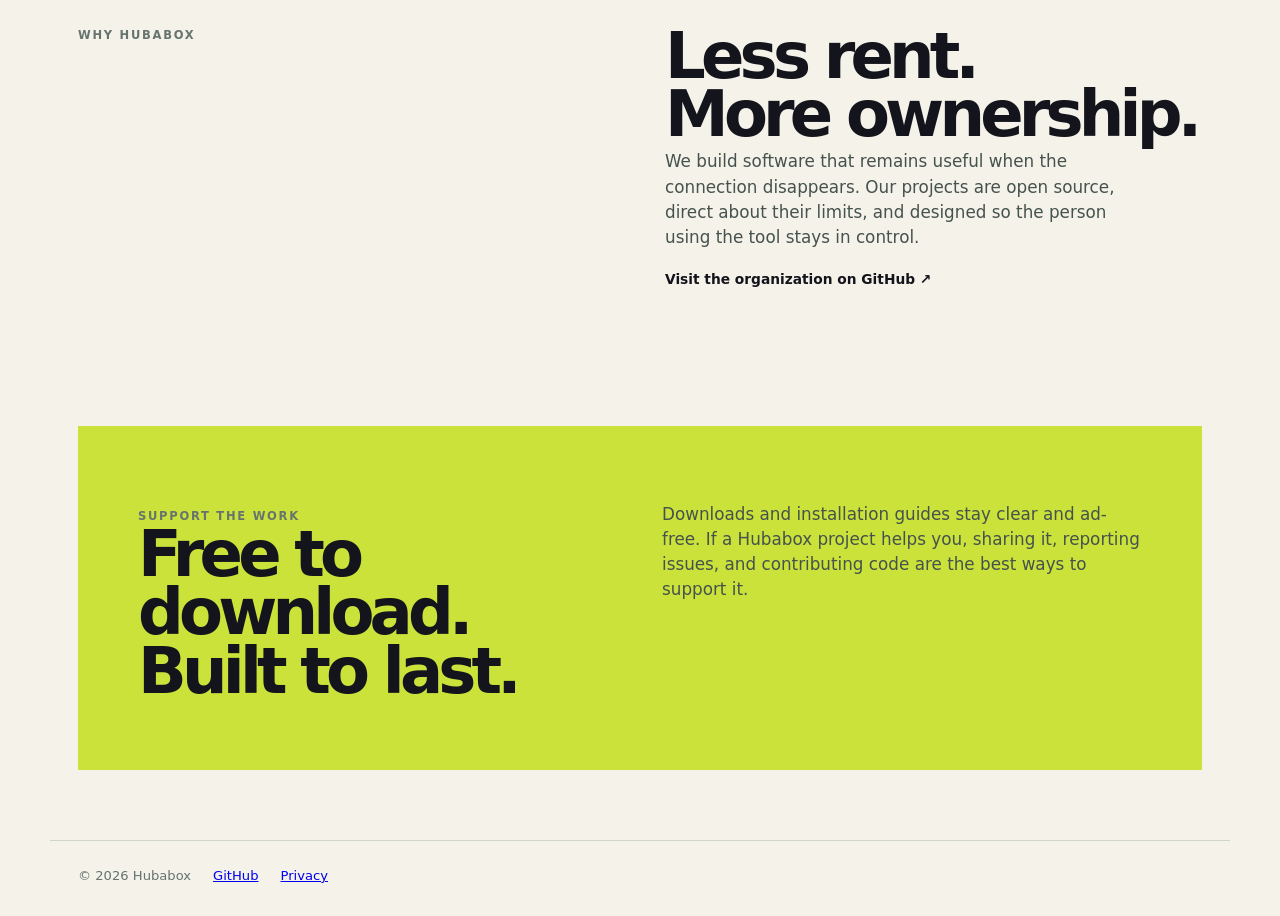
==== commit 2d01859e: "feat: restore labels on cube mark" ====
--- a/index.html
+++ b/index.html
@@ -6,15 +6,16 @@
   <meta name="description" content="Hubabox builds practical, local-first open-source software.">
   <title>Hubabox — software that stays in your hands</title>
   <link rel="stylesheet" href="/style.css">
+  <link rel="stylesheet" href="/cube.css">
 </head>
 <body>
   <header class="site-header">
-    <a class="brand" href="/" aria-label="Hubabox home"><svg class="cube-mark brand-cube" viewBox="0 0 100 104" aria-hidden="true" focusable="false"><path class="cube-top" d="M50 4 94 28 50 52 6 28Z"/><path class="cube-left" d="M6 28 50 52v48L6 76Z"/><path class="cube-right" d="m50 52 44-24v48l-44 24Z"/></svg>huba<b>box</b></a>
+    <a class="brand" href="/" aria-label="Hubabox home"><svg class="cube-mark brand-cube" viewBox="0 0 100 104" aria-hidden="true" focusable="false"><path class="cube-top" d="M50 4 94 28 50 52 6 28Z"/><path class="cube-left" d="M6 28 50 52v48L6 76Z"/><path class="cube-right" d="m50 52 44-24v48l-44 24Z"/><text class="cube-label cube-label-top" x="50" y="33">HUB</text><text class="cube-label cube-label-left" x="28" y="70">BOX</text></svg>huba<b>box</b></a>
     <nav aria-label="Primary"><a href="#projects">Projects</a><a href="#about">About</a><a href="https://github.com/hubabox">GitHub</a></nav>
   </header>
   <main>
     <section class="hero">
-      <svg class="cube-mark hero-cube" viewBox="0 0 100 104" aria-hidden="true" focusable="false"><path class="cube-top" d="M50 4 94 28 50 52 6 28Z"/><path class="cube-left" d="M6 28 50 52v48L6 76Z"/><path class="cube-right" d="m50 52 44-24v48l-44 24Z"/></svg>
+      <svg class="cube-mark hero-cube" viewBox="0 0 100 104" aria-hidden="true" focusable="false"><path class="cube-top" d="M50 4 94 28 50 52 6 28Z"/><path class="cube-left" d="M6 28 50 52v48L6 76Z"/><path class="cube-right" d="m50 52 44-24v48l-44 24Z"/><text class="cube-label cube-label-top" x="50" y="33">HUB</text><text class="cube-label cube-label-left" x="28" y="70">BOX</text></svg>
       <p class="eyebrow">OPEN SOURCE · LOCAL FIRST</p>
       <h1>Useful software.<br><em>Your data, your control.</em></h1>
       <p class="hero-copy">Hubabox makes practical tools for sharing, writing, and building—without turning everyday work into a subscription.</p>
--- a/cube.css
+++ b/cube.css
@@ -0,0 +1,6 @@
+.cube-top { fill: var(--lime-top); }
+.cube-left { fill: var(--lime); }
+.cube-right { fill: var(--lime-side); }
+.cube-label { fill: #14151c; font-family: system-ui, sans-serif; font-size: 18px; font-weight: 850; letter-spacing: -1px; pointer-events: none; text-anchor: middle; }
+.cube-label-top { font-size: 14px; }
+.cube-label-left { transform: skewY(29deg) scaleY(.8); transform-origin: 28px 70px; }
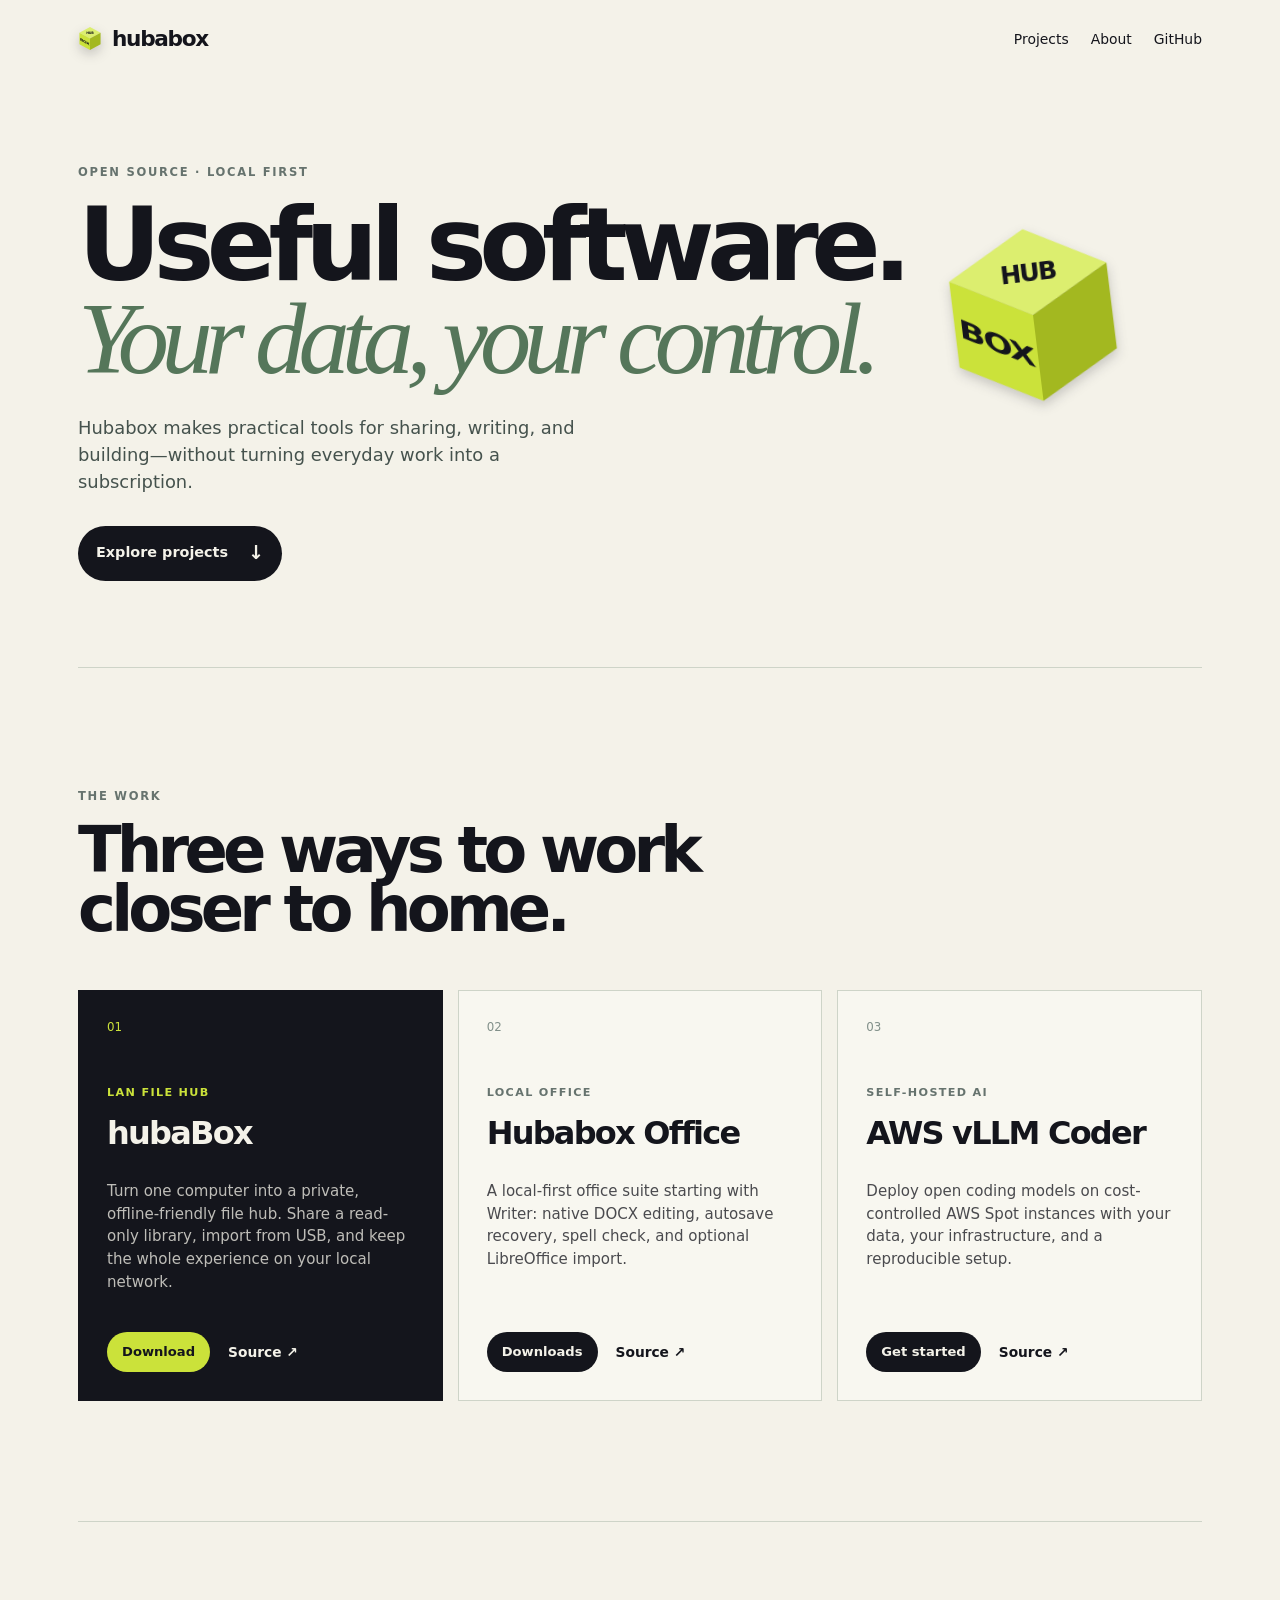
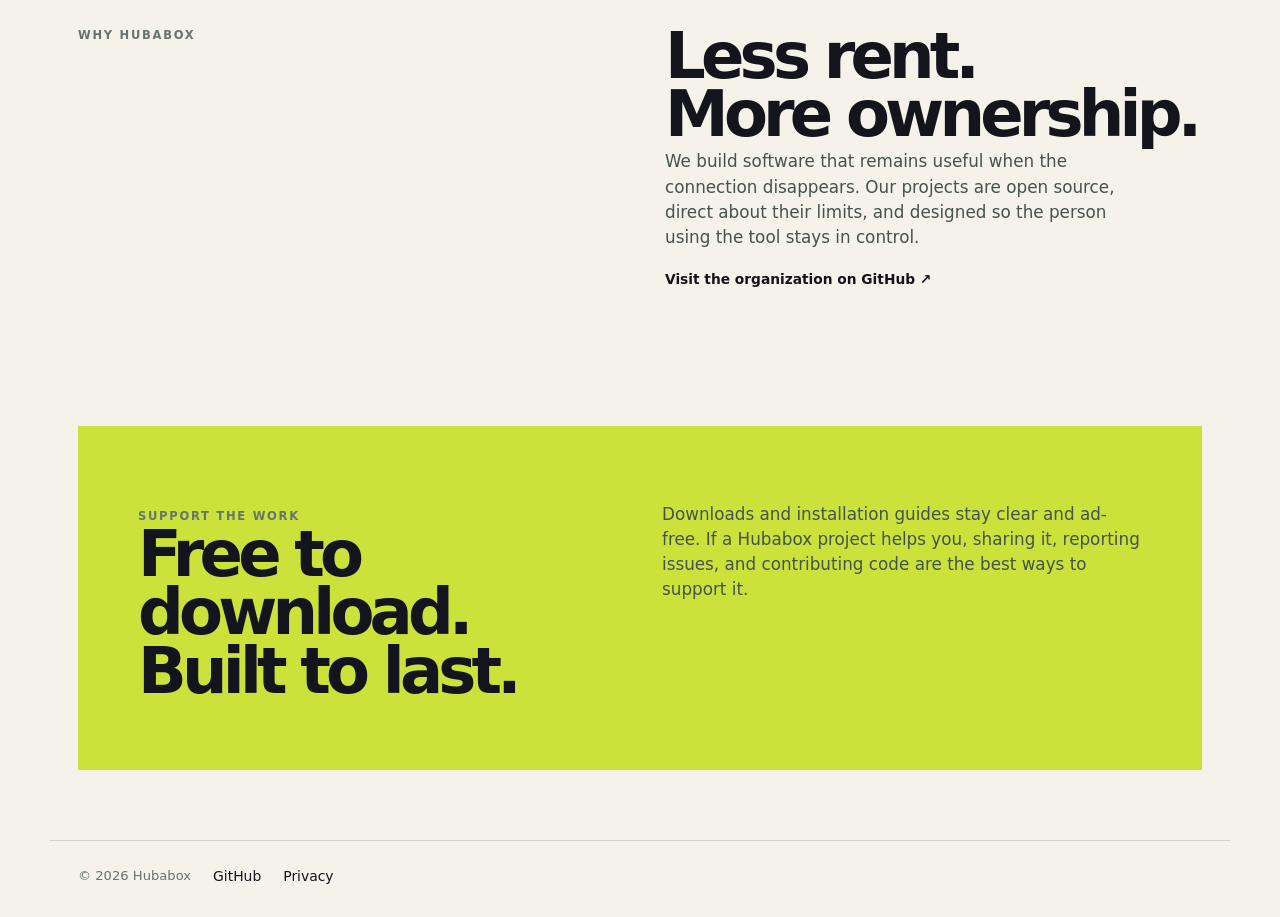
==== commit 6097ed43: "fix: restore website navigation styling" ====
--- a/index.html
+++ b/index.html
@@ -6,7 +6,7 @@
   <meta name="description" content="Hubabox builds practical, local-first open-source software.">
   <title>Hubabox — software that stays in your hands</title>
   <link rel="stylesheet" href="/style.css">
-  <link rel="stylesheet" href="/cube.css">
+  <link rel="stylesheet" href="/cube.css?v=3">
 </head>
 <body>
   <header class="site-header">
--- a/cube.css
+++ b/cube.css
@@ -1,6 +1,10 @@
-.cube-top { fill: var(--lime-top); }
-.cube-left { fill: var(--lime); }
-.cube-right { fill: var(--lime-side); }
+.cube-top { fill: #dcee6f !important; }
+.cube-left { fill: #cbe23a !important; }
+.cube-right { fill: #a3b820 !important; }
 .cube-label { fill: #14151c; font-family: system-ui, sans-serif; font-size: 18px; font-weight: 850; letter-spacing: -1px; pointer-events: none; text-anchor: middle; }
 .cube-label-top { font-size: 14px; }
 .cube-label-left { transform: skewY(29deg) scaleY(.8); transform-origin: 28px 70px; }
+
+nav { display: flex; gap: 22px; }
+nav a, footer a { color: var(--ink); font-size: .87rem; text-decoration: none; }
+nav a:hover, .text-link:hover { opacity: .58; }
